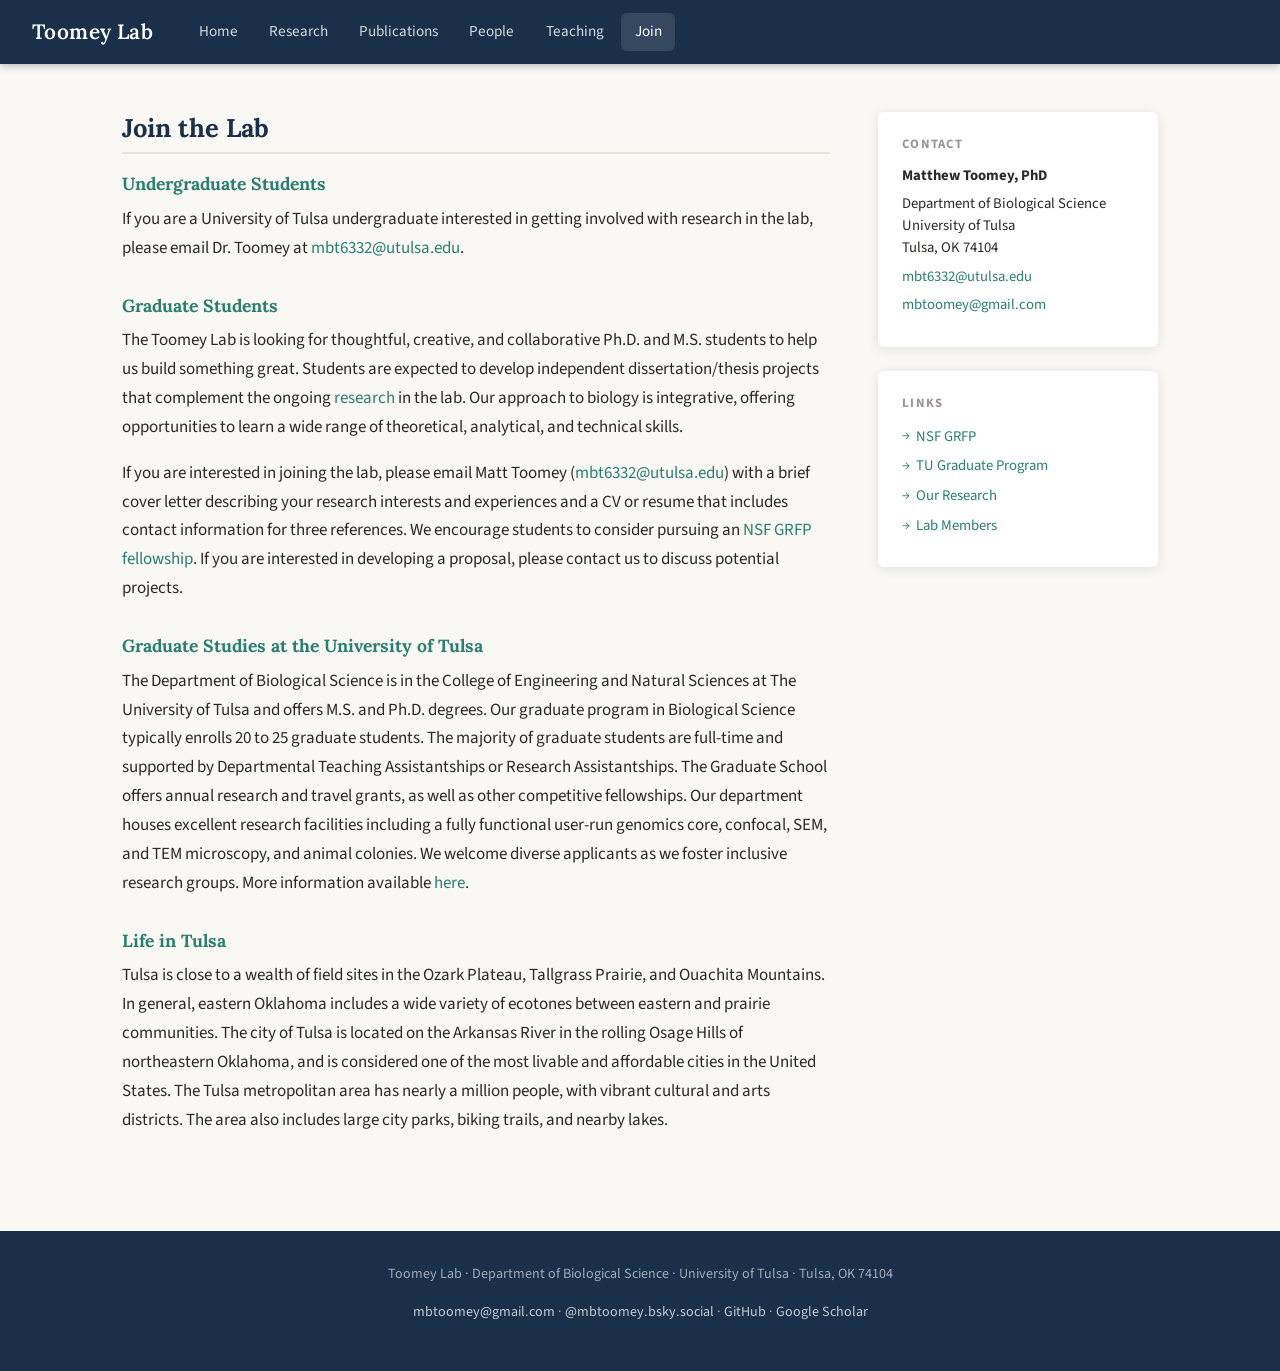
==== join.html @ 44ebcca5 "Add files via upload Add pages" ====
<!DOCTYPE html>
<html lang="en">
<head>
  <meta charset="UTF-8">
  <meta name="viewport" content="width=device-width, initial-scale=1.0">
  <title>Join — Toomey Lab</title>
  <link rel="stylesheet" href="style.css">
</head>
<body>
<nav class="site-nav">
  <a href="index.html" class="nav-brand">Toomey Lab</a>
  <button class="nav-toggle" aria-label="Toggle navigation" onclick="this.closest('nav').querySelector('.nav-links').classList.toggle('open')">
    <span></span><span></span><span></span>
  </button>
  <ul class="nav-links">
    <li><a href="index.html">Home</a></li>
    <li><a href="research.html">Research</a></li>
    <li><a href="publications.html">Publications</a></li>
    <li><a href="people.html">People</a></li>
    <li><a href="teaching.html">Teaching</a></li>
    <li><a href="join.html" class="active">Join</a></li>
  </ul>
</nav>

<div class="content-grid">
  <main>
    <h2 class="section-head">Join the Lab</h2>

    <div class="join-section">
      <h3>Undergraduate Students</h3>
      <p>If you are a University of Tulsa undergraduate interested in getting involved with research in the lab, please email Dr. Toomey at <a href="mailto:mbt6332@utulsa.edu">mbt6332@utulsa.edu</a>.</p>
    </div>

    <div class="join-section">
      <h3>Graduate Students</h3>
      <p>The Toomey Lab is looking for thoughtful, creative, and collaborative Ph.D. and M.S. students to help us build something great. Students are expected to develop independent dissertation/thesis projects that complement the ongoing <a href="research.html">research</a> in the lab. Our approach to biology is integrative, offering opportunities to learn a wide range of theoretical, analytical, and technical skills.</p>
      <p>If you are interested in joining the lab, please email Matt Toomey (<a href="mailto:mbt6332@utulsa.edu">mbt6332@utulsa.edu</a>) with a brief cover letter describing your research interests and experiences and a CV or resume that includes contact information for three references. We encourage students to consider pursuing an <a href="https://www.nsfgrfp.org/" target="_blank">NSF GRFP fellowship</a>. If you are interested in developing a proposal, please contact us to discuss potential projects.</p>
    </div>

    <div class="join-section">
      <h3>Graduate Studies at the University of Tulsa</h3>
      <p>The Department of Biological Science is in the College of Engineering and Natural Sciences at The University of Tulsa and offers M.S. and Ph.D. degrees. Our graduate program in Biological Science typically enrolls 20 to 25 graduate students. The majority of graduate students are full-time and supported by Departmental Teaching Assistantships or Research Assistantships. The Graduate School offers annual research and travel grants, as well as other competitive fellowships. Our department houses excellent research facilities including a fully functional user-run genomics core, confocal, SEM, and TEM microscopy, and animal colonies. We welcome diverse applicants as we foster inclusive research groups. More information available <a href="https://engineering.utulsa.edu/biological-science/graduate-programs/" target="_blank">here</a>.</p>
    </div>

    <div class="join-section">
      <h3>Life in Tulsa</h3>
      <p>Tulsa is close to a wealth of field sites in the Ozark Plateau, Tallgrass Prairie, and Ouachita Mountains. In general, eastern Oklahoma includes a wide variety of ecotones between eastern and prairie communities. The city of Tulsa is located on the Arkansas River in the rolling Osage Hills of northeastern Oklahoma, and is considered one of the most livable and affordable cities in the United States. The Tulsa metropolitan area has nearly a million people, with vibrant cultural and arts districts. The area also includes large city parks, biking trails, and nearby lakes.</p>
    </div>
  </main>

  <aside class="sidebar">
    <div class="sidebar-card">
      <h3>Contact</h3>
      <p><strong>Matthew Toomey, PhD</strong></p>
      <p>Department of Biological Science<br>University of Tulsa<br>Tulsa, OK 74104</p>
      <p><a href="mailto:mbt6332@utulsa.edu">mbt6332@utulsa.edu</a></p>
      <p><a href="mailto:mbtoomey@gmail.com">mbtoomey@gmail.com</a></p>
    </div>
    <div class="sidebar-card">
      <h3>Links</h3>
      <ul class="sidebar-links">
        <li><a href="https://www.nsfgrfp.org/" target="_blank">NSF GRFP</a></li>
        <li><a href="https://engineering.utulsa.edu/biological-science/graduate-programs/" target="_blank">TU Graduate Program</a></li>
        <li><a href="research.html">Our Research</a></li>
        <li><a href="people.html">Lab Members</a></li>
      </ul>
    </div>
  </aside>
</div>

<footer class="site-footer">
  <p>Toomey Lab · Department of Biological Science · University of Tulsa · Tulsa, OK 74104</p>
  <p style="margin-top:.5rem">
    <a href="mailto:mbtoomey@gmail.com">mbtoomey@gmail.com</a> ·
    <a href="https://bsky.app/profile/mbtoomey.bsky.social" target="_blank">@mbtoomey.bsky.social</a> ·
    <a href="https://github.com/mbtoomey" target="_blank">GitHub</a> ·
    <a href="https://scholar.google.com/citations?user=48aHD6IAAAAJ" target="_blank">Google Scholar</a>
  </p>
</footer>
</body>
</html>
---- style.css ----
@import url('https://fonts.googleapis.com/css2?family=Lora:ital,wght@0,400;0,600;1,400&family=Source+Sans+3:wght@300;400;600;700&display=swap');
*,*::before,*::after{box-sizing:border-box;margin:0;padding:0}
:root{
  --navy:#1a2f4a;--teal:#2a7f6f;--teal-lt:#3daa95;--amber:#e8a045;
  --cream:#faf8f4;--white:#ffffff;--gray-1:#f4f2ee;--gray-2:#e6e3dc;
  --gray-3:#9a9590;--gray-4:#5a5550;--text:#2c2825;
  --serif:'Lora',Georgia,serif;--sans:'Source Sans 3',system-ui,sans-serif;
  --radius:6px;--shadow:0 2px 12px rgba(0,0,0,.10);--max-w:1100px;--nav-h:64px;
}
html{scroll-behavior:smooth}
body{font-family:var(--sans);font-size:17px;line-height:1.7;color:var(--text);background:var(--cream)}
a{color:var(--teal);text-decoration:none}
a:hover{color:var(--teal-lt);text-decoration:underline}
img{max-width:100%;height:auto;display:block}
p{margin-bottom:1em}
h1,h2,h3,h4{font-family:var(--serif);line-height:1.25;color:var(--navy)}
/* Nav */
.site-nav{position:sticky;top:0;z-index:100;background:var(--navy);min-height:var(--nav-h);display:flex;align-items:center;flex-wrap:wrap;padding:.5rem 2rem;box-shadow:0 2px 8px rgba(0,0,0,.25)}
.nav-brand{font-family:var(--serif);font-size:1.3rem;font-weight:600;color:var(--white);letter-spacing:.02em;flex:none;margin-right:2rem}
.nav-brand:hover{color:var(--amber);text-decoration:none}
.nav-links{display:flex;align-items:center;gap:.25rem;list-style:none;flex-wrap:wrap}
.nav-links a{display:block;padding:.35rem .85rem;color:rgba(255,255,255,.82);font-size:.95rem;border-radius:var(--radius);transition:.15s}
.nav-links a:hover,.nav-links a.active{background:rgba(255,255,255,.12);color:var(--white);text-decoration:none}
.nav-toggle{display:none;background:none;border:none;cursor:pointer;margin-left:auto;padding:.5rem}
.nav-toggle span{display:block;width:24px;height:2px;background:#fff;margin:5px 0;border-radius:2px}
/* Hero */
.hero{background:linear-gradient(135deg,var(--navy) 0%,#2a4a6a 60%,var(--teal) 100%);color:var(--white);padding:5rem 2rem 4rem;text-align:center;position:relative;overflow:hidden}
.hero::before{content:'';position:absolute;inset:0;background:url('images/OD_header2.jpg') center/cover no-repeat;opacity:.40}
.hero>*{position:relative}
.hero h1{font-size:clamp(2.2rem,5vw,3.4rem);color:var(--white);margin-bottom:.5rem}
.hero .subtitle{font-size:1.15rem;color:rgba(255,255,255,.78);max-width:640px;margin:0 auto 2rem;font-family:var(--sans);font-weight:300}
.hero-links{display:flex;gap:1rem;justify-content:center;flex-wrap:wrap}
.btn{display:inline-block;padding:.65rem 1.6rem;border-radius:3px;font-weight:600;font-size:.95rem;transition:.18s;border:2px solid transparent}
.btn-primary{background:var(--teal-lt);color:#fff;border-color:var(--teal-lt)}
.btn-primary:hover{background:#51baa6;border-color:#51baa6;text-decoration:none;color:#fff}
.btn-outline{background:transparent;color:#fff;border-color:rgba(255,255,255,.6)}
.btn-outline:hover{background:rgba(255,255,255,.12);border-color:#fff;text-decoration:none;color:#fff}
/* Layout */
.content-grid{display:grid;grid-template-columns:1fr 280px;gap:3rem;align-items:start;max-width:var(--max-w);margin:0 auto;padding:3rem 2rem 4rem}
.page-wrap{max-width:var(--max-w);margin:0 auto;padding:3rem 2rem 4rem}
/* Sidebar */
.sidebar{position:sticky;top:calc(var(--nav-h) + 1.5rem)}
.sidebar-card{background:var(--white);border-radius:var(--radius);padding:1.5rem;box-shadow:var(--shadow);margin-bottom:1.5rem}
.sidebar-card h3{font-size:.8rem;text-transform:uppercase;letter-spacing:.1em;color:var(--gray-3);margin-bottom:.8rem;font-family:var(--sans)}
.sidebar-card p{font-size:.92rem;margin-bottom:.4rem;line-height:1.5}
.sidebar-links{list-style:none}
.sidebar-links li{margin-bottom:.3rem}
.sidebar-links a{font-size:.92rem;color:var(--teal);display:flex;align-items:center;gap:.4rem}
.sidebar-links a::before{content:'→';font-size:.8rem}
/* Section */
.section-head{font-size:1.6rem;margin-bottom:1.2rem;padding-bottom:.5rem;border-bottom:2px solid var(--gray-2)}
.section-sub{font-size:1.15rem;color:var(--teal);margin:1.8rem 0 .6rem}
/* Home */
.home-intro{max-width:780px;font-size:1.08rem;margin:0 auto}
.home-grid{display:grid;grid-template-columns:repeat(auto-fit,minmax(280px,1fr));gap:1.5rem;margin-top:2rem}
.research-card{background:var(--white);border-radius:var(--radius);padding:1.5rem;box-shadow:var(--shadow);border-left:4px solid var(--teal)}
.research-card h3{font-size:1rem;margin-bottom:.5rem;color:var(--navy)}
.research-card p{font-size:.93rem;margin:0;color:var(--gray-4)}
/* Publications */
.pub-list{list-style:none}
.pub-item{padding:1rem 0;border-bottom:1px solid var(--gray-2);font-size:.97rem;line-height:1.6}
.pub-item:last-child{border-bottom:none}
.pub-item a{font-weight:600;color:var(--teal)}
.pub-meta{display:block;font-size:.85rem;color:var(--gray-3);margin-top:.2rem}
.pub-year-head{font-family:var(--serif);font-size:1.1rem;color:var(--navy);margin:2rem 0 .5rem;padding-bottom:.3rem;border-bottom:1px solid var(--gray-2)}
/* People */
.people-grid{display:grid;grid-template-columns:repeat(auto-fill,minmax(200px,1fr));gap:1.5rem;margin:1rem 0 2rem}
.person-card{background:var(--white);border-radius:var(--radius);overflow:hidden;box-shadow:var(--shadow);text-align:center}
.person-card img{width:100%;height:220px;object-fit:cover;object-position:top}
.person-card .person-info{padding:.9rem}
.person-card .person-name{font-size:1rem;font-weight:600;color:var(--navy)}
.person-card .person-role{font-size:.82rem;color:var(--gray-3);margin-top:.1rem}
.alumni-section{margin-top:1.5rem}
.alumni-list{list-style:none}
.alumni-list li{padding:.5rem 0;border-bottom:1px solid var(--gray-2);font-size:.95rem}
.alumni-list li:last-child{border-bottom:none}
/* Research figures */
.research-figure{text-align:center;margin:1.5rem 0}
.research-figure img{border-radius:var(--radius);box-shadow:var(--shadow);margin:0 auto}
.research-figure figcaption{font-size:.85rem;color:var(--gray-3);margin-top:.5rem;font-style:italic}
/* Teaching */
.course-card{background:var(--white);border-radius:var(--radius);padding:1.25rem 1.5rem;margin-bottom:1rem;box-shadow:var(--shadow)}
.course-card h3{font-size:1.05rem;margin-bottom:.4rem}
.course-card p{font-size:.95rem;margin:0}
/* Join */
.join-section{margin-bottom:2rem}
.join-section h3{color:var(--teal);margin-bottom:.6rem;font-size:1.1rem}
/* Footer */
.site-footer{background:var(--navy);color:rgba(255,255,255,.6);text-align:center;padding:2rem;font-size:.88rem}
.site-footer a{color:rgba(255,255,255,.75)}
.site-footer a:hover{color:#fff}
/* Responsive */
@media(max-width:820px){
  .content-grid{grid-template-columns:1fr;padding:2rem 1.25rem 3rem}
  .sidebar{position:static}
  .nav-links{display:none;flex-direction:column;gap:0;width:100%;padding:.5rem 0}
  .nav-links.open{display:flex}
  .nav-toggle{display:block}
  .nav-brand{flex:1}
}
@media(max-width:600px){
  .hero{padding:3rem 1.25rem 2.5rem}
  .page-wrap{padding:2rem 1.25rem 3rem}
  .people-grid{grid-template-columns:repeat(auto-fill,minmax(150px,1fr))}
}
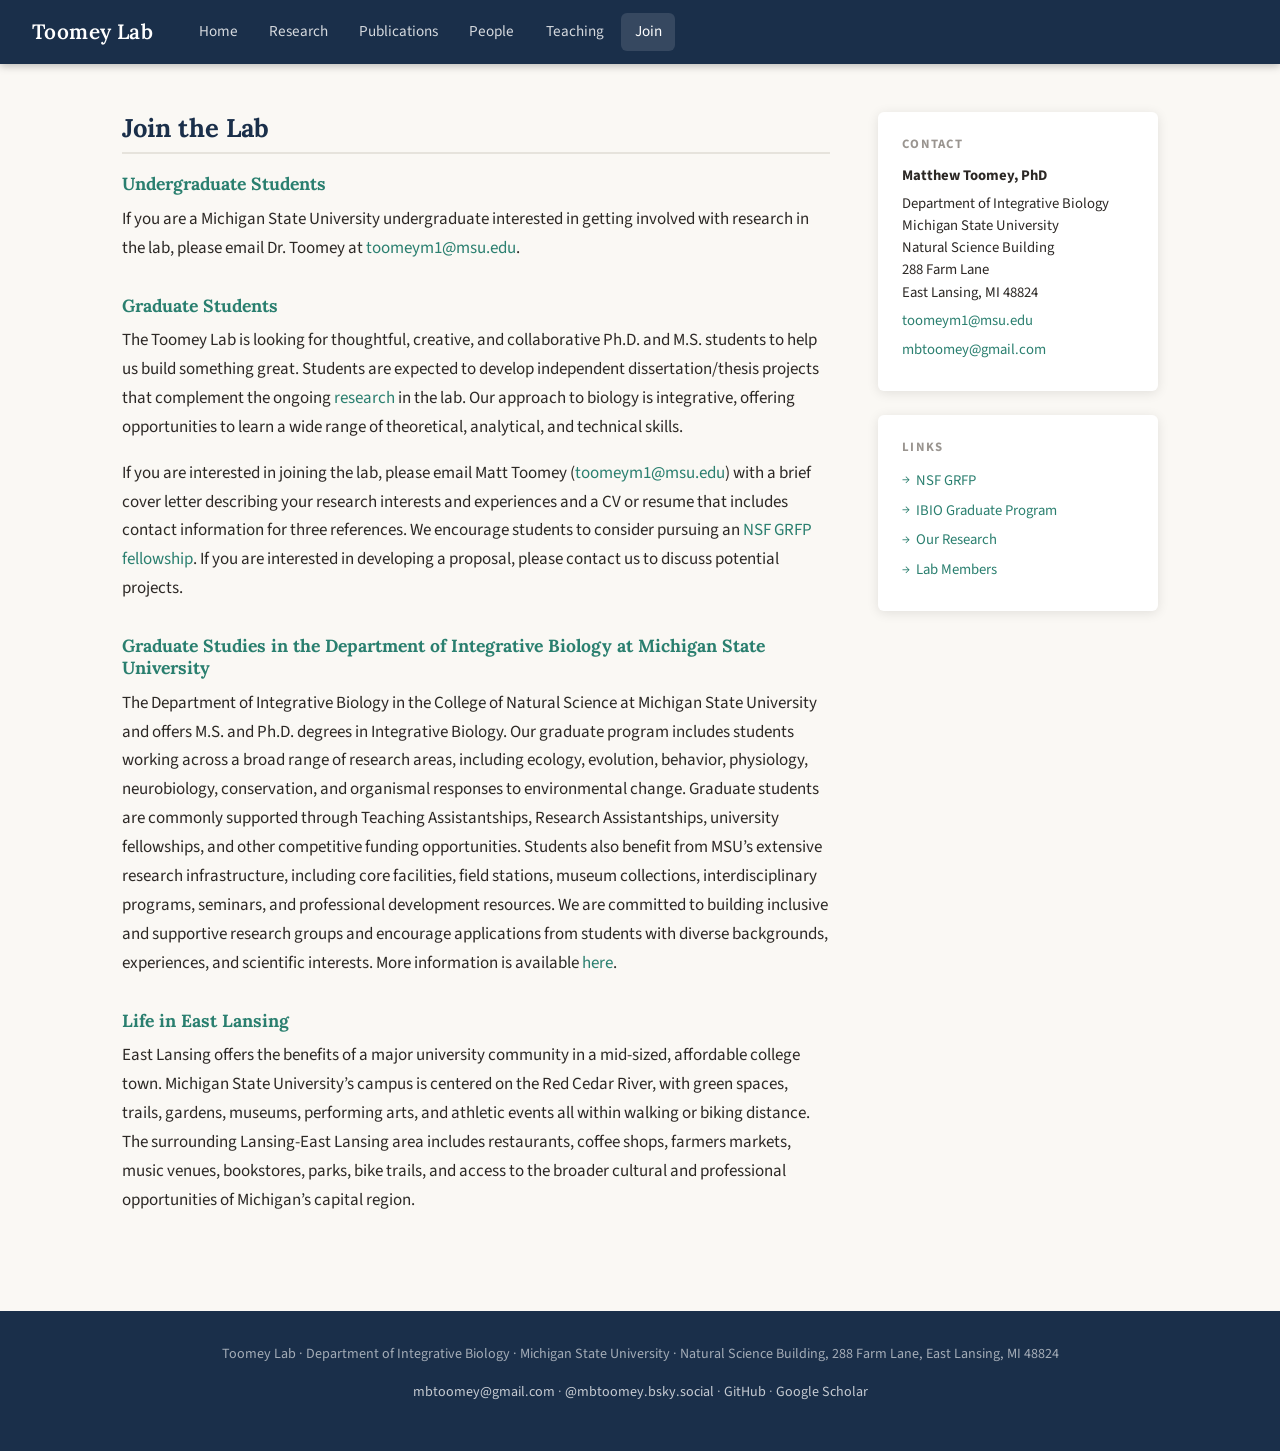
==== commit c6f7f8ab: "revise files" ====
--- a/join.html
+++ b/join.html
@@ -28,39 +28,39 @@
 
     <div class="join-section">
       <h3>Undergraduate Students</h3>
-      <p>If you are a University of Tulsa undergraduate interested in getting involved with research in the lab, please email Dr. Toomey at <a href="mailto:mbt6332@utulsa.edu">mbt6332@utulsa.edu</a>.</p>
+      <p>If you are a Michigan State University undergraduate interested in getting involved with research in the lab, please email Dr. Toomey at <a href="mailto:toomeym1@msu.edu">toomeym1@msu.edu</a>.</p>
     </div>
 
     <div class="join-section">
       <h3>Graduate Students</h3>
       <p>The Toomey Lab is looking for thoughtful, creative, and collaborative Ph.D. and M.S. students to help us build something great. Students are expected to develop independent dissertation/thesis projects that complement the ongoing <a href="research.html">research</a> in the lab. Our approach to biology is integrative, offering opportunities to learn a wide range of theoretical, analytical, and technical skills.</p>
-      <p>If you are interested in joining the lab, please email Matt Toomey (<a href="mailto:mbt6332@utulsa.edu">mbt6332@utulsa.edu</a>) with a brief cover letter describing your research interests and experiences and a CV or resume that includes contact information for three references. We encourage students to consider pursuing an <a href="https://www.nsfgrfp.org/" target="_blank">NSF GRFP fellowship</a>. If you are interested in developing a proposal, please contact us to discuss potential projects.</p>
+      <p>If you are interested in joining the lab, please email Matt Toomey (<a href="mailto:toomeym1@msu.edu">toomeym1@msu.edu</a>) with a brief cover letter describing your research interests and experiences and a CV or resume that includes contact information for three references. We encourage students to consider pursuing an <a href="https://www.nsfgrfp.org/" target="_blank">NSF GRFP fellowship</a>. If you are interested in developing a proposal, please contact us to discuss potential projects.</p>
     </div>
 
-    <div class="join-section">
-      <h3>Graduate Studies at the University of Tulsa</h3>
-      <p>The Department of Biological Science is in the College of Engineering and Natural Sciences at The University of Tulsa and offers M.S. and Ph.D. degrees. Our graduate program in Biological Science typically enrolls 20 to 25 graduate students. The majority of graduate students are full-time and supported by Departmental Teaching Assistantships or Research Assistantships. The Graduate School offers annual research and travel grants, as well as other competitive fellowships. Our department houses excellent research facilities including a fully functional user-run genomics core, confocal, SEM, and TEM microscopy, and animal colonies. We welcome diverse applicants as we foster inclusive research groups. More information available <a href="https://engineering.utulsa.edu/biological-science/graduate-programs/" target="_blank">here</a>.</p>
-    </div>
+ <div class="join-section">
+  <h3>Graduate Studies in the Department of Integrative Biology at Michigan State University</h3>
+  <p>The Department of Integrative Biology in the College of Natural Science at Michigan State University and offers M.S. and Ph.D. degrees in Integrative Biology. Our graduate program includes students working across a broad range of research areas, including ecology, evolution, behavior, physiology, neurobiology, conservation, and organismal responses to environmental change. Graduate students are commonly supported through Teaching Assistantships, Research Assistantships, university fellowships, and other competitive funding opportunities. Students also benefit from MSU’s extensive research infrastructure, including core facilities, field stations, museum collections, interdisciplinary programs, seminars, and professional development resources. We are committed to building inclusive and supportive research groups and encourage applications from students with diverse backgrounds, experiences, and scientific interests. More information is available <a href="https://integrativebiology.natsci.msu.edu/graduate-program-1/index.aspx" target="_blank">here</a>.</p>
+</div>
 
-    <div class="join-section">
-      <h3>Life in Tulsa</h3>
-      <p>Tulsa is close to a wealth of field sites in the Ozark Plateau, Tallgrass Prairie, and Ouachita Mountains. In general, eastern Oklahoma includes a wide variety of ecotones between eastern and prairie communities. The city of Tulsa is located on the Arkansas River in the rolling Osage Hills of northeastern Oklahoma, and is considered one of the most livable and affordable cities in the United States. The Tulsa metropolitan area has nearly a million people, with vibrant cultural and arts districts. The area also includes large city parks, biking trails, and nearby lakes.</p>
-    </div>
+<div class="join-section">
+  <h3>Life in East Lansing</h3>
+  <p>East Lansing offers the benefits of a major university community in a mid-sized, affordable college town. Michigan State University’s campus is centered on the Red Cedar River, with green spaces, trails, gardens, museums, performing arts, and athletic events all within walking or biking distance. The surrounding Lansing-East Lansing area includes restaurants, coffee shops, farmers markets, music venues, bookstores, parks, bike trails, and access to the broader cultural and professional opportunities of Michigan’s capital region.</p>
+</div>
   </main>
 
   <aside class="sidebar">
     <div class="sidebar-card">
       <h3>Contact</h3>
       <p><strong>Matthew Toomey, PhD</strong></p>
-      <p>Department of Biological Science<br>University of Tulsa<br>Tulsa, OK 74104</p>
-      <p><a href="mailto:mbt6332@utulsa.edu">mbt6332@utulsa.edu</a></p>
+      <p>Department of Integrative Biology <br> Michigan State University <br> Natural Science Building<br> 288 Farm Lane <br> East Lansing, MI 48824</p>
+      <p><a href="mailto:toomeym1@msu.edu">toomeym1@msu.edu</a></p>
       <p><a href="mailto:mbtoomey@gmail.com">mbtoomey@gmail.com</a></p>
     </div>
     <div class="sidebar-card">
       <h3>Links</h3>
       <ul class="sidebar-links">
         <li><a href="https://www.nsfgrfp.org/" target="_blank">NSF GRFP</a></li>
-        <li><a href="https://engineering.utulsa.edu/biological-science/graduate-programs/" target="_blank">TU Graduate Program</a></li>
+        <li><a href="https://integrativebiology.natsci.msu.edu/graduate-program-1/index.aspx" target="_blank">IBIO Graduate Program</a></li>
         <li><a href="research.html">Our Research</a></li>
         <li><a href="people.html">Lab Members</a></li>
       </ul>
@@ -69,7 +69,7 @@
 </div>
 
 <footer class="site-footer">
-  <p>Toomey Lab · Department of Biological Science · University of Tulsa · Tulsa, OK 74104</p>
+  <p>Toomey Lab ·  Department of Integrative Biology · Michigan State University · Natural Science Building, 288 Farm Lane, East Lansing, MI 48824</p>
   <p style="margin-top:.5rem">
     <a href="mailto:mbtoomey@gmail.com">mbtoomey@gmail.com</a> ·
     <a href="https://bsky.app/profile/mbtoomey.bsky.social" target="_blank">@mbtoomey.bsky.social</a> ·
--- a/style.css
+++ b/style.css
@@ -24,8 +24,8 @@
 .nav-toggle{display:none;background:none;border:none;cursor:pointer;margin-left:auto;padding:.5rem}
 .nav-toggle span{display:block;width:24px;height:2px;background:#fff;margin:5px 0;border-radius:2px}
 /* Hero */
-.hero{background:linear-gradient(135deg,var(--navy) 0%,#2a4a6a 60%,var(--teal) 100%);color:var(--white);padding:5rem 2rem 4rem;text-align:center;position:relative;overflow:hidden}
-.hero::before{content:'';position:absolute;inset:0;background:url('images/OD_header2.jpg') center/cover no-repeat;opacity:.40}
+.hero{background:linear-gradient(135deg,var(--gray-4) 0%,#7c8186 60%,var(--gray-4) 100%);color:var(--white);padding:5rem 2rem 4rem;text-align:center;position:relative;overflow:hidden}
+.hero::before{content:'';position:absolute;inset:0;background:url('images/OD_header2.jpg') center/cover no-repeat;opacity:.18}
 .hero>*{position:relative}
 .hero h1{font-size:clamp(2.2rem,5vw,3.4rem);color:var(--white);margin-bottom:.5rem}
 .hero .subtitle{font-size:1.15rem;color:rgba(255,255,255,.78);max-width:640px;margin:0 auto 2rem;font-family:var(--sans);font-weight:300}
